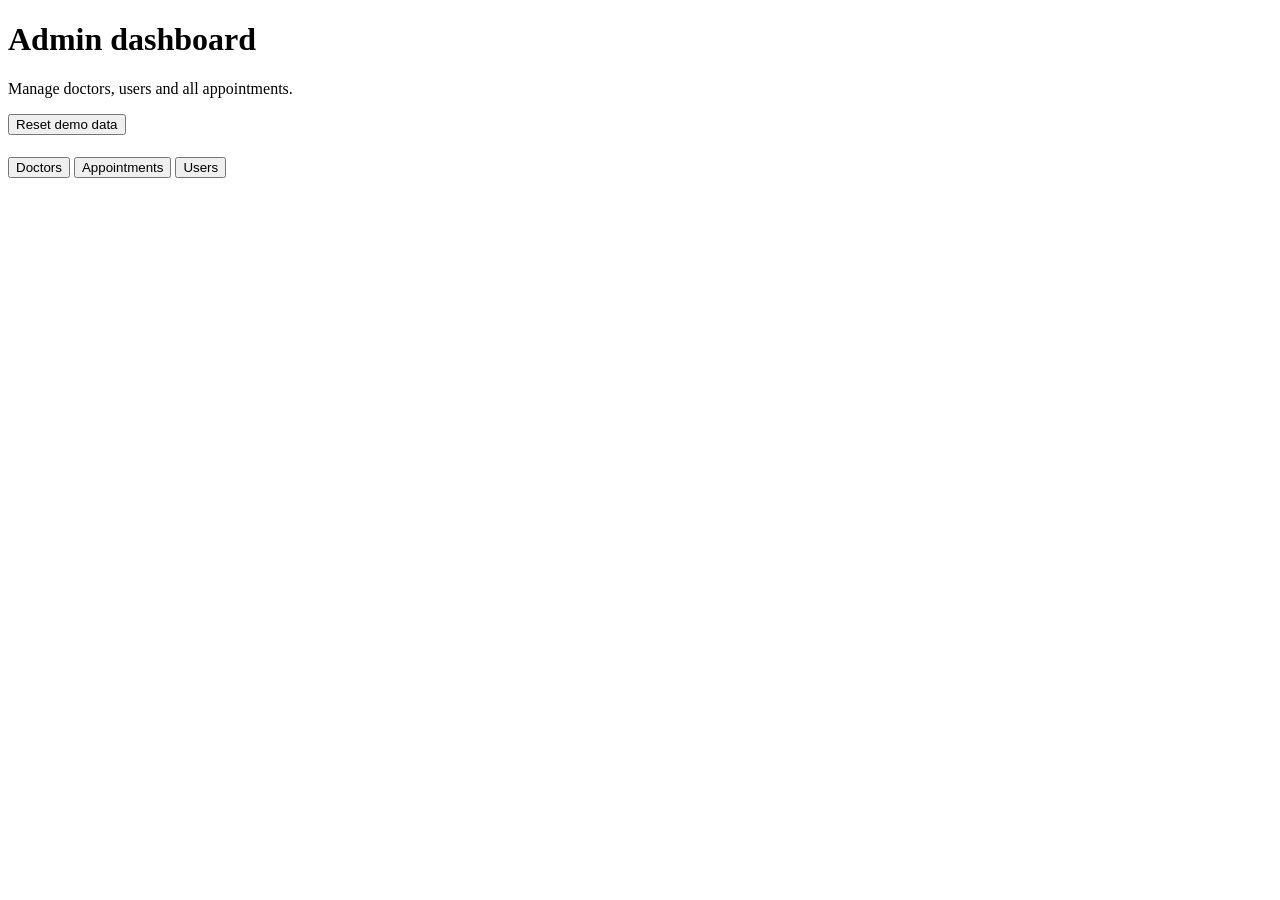
==== admin-dashboard.html @ a0e3eb26 "Add files via upload" ====
<!DOCTYPE html>
<html lang="en">
<head>
  <meta charset="UTF-8">
  <meta name="viewport" content="width=device-width, initial-scale=1">
  <title>Admin Dashboard – MediCare</title>
  <link rel="icon" href="data:image/svg+xml,%3Csvg xmlns=%27http://www.w3.org/2000/svg%27 viewBox=%270 0 32 32%27%3E%3Crect width=%2732%27 height=%2732%27 rx=%278%27 fill=%27%230f766e%27/%3E%3Cpath d=%27M13 7h6v6h6v6h-6v6h-6v-6H7v-6h6z%27 fill=%27white%27/%3E%3C/svg%3E">
  <link rel="stylesheet" href="css/styles.css">
</head>
<body>
  <div id="site-header"></div>
  <main>
    <div class="container">
      <div class="page-head">
        <div>
          <h1>Admin dashboard</h1>
          <p>Manage doctors, users and all appointments.</p>
        </div>
        <button class="btn btn-outline btn-sm" id="resetBtn" type="button">Reset demo data</button>
      </div>

      <section class="grid grid-4" id="stats" aria-label="Summary" style="margin-bottom:22px"></section>

      <div class="tabs" id="tabs" role="tablist" aria-label="Admin sections">
        <button class="tab active" role="tab" aria-selected="true" data-t="doctors" type="button">Doctors</button>
        <button class="tab" role="tab" aria-selected="false" data-t="appointments" type="button">Appointments</button>
        <button class="tab" role="tab" aria-selected="false" data-t="users" type="button">Users</button>
      </div>

      <section class="card" id="panel" aria-live="polite"></section>
    </div>
  </main>
  <div id="site-footer"></div>

  <script src="js/data.js"></script>
  <script src="js/app.js"></script>
  <script>
    (function () {
      var me = App.init({ roles: ['admin'], active: 'admin-dashboard.html' });
      if (!me) return;
      var U = MC.util, esc = App.esc;
      var $ = function (id) { return document.getElementById(id); };
      var tab = 'doctors';
      var apptFilter = 'all';

      function renderStats() {
        var appts = MC.Appts.all(), users = MC.Users.all();
        function stat(icon, cls, n, label) { return '<div class="card stat"><div class="stat-icon ' + cls + '" aria-hidden="true">' + icon + '</div><div><strong>' + n + '</strong><span>' + label + '</span></div></div>'; }
        $('stats').innerHTML =
          stat('🩺', '', MC.Doctors.all().length, 'Doctors') +
          stat('👥', 'blue', users.filter(function (u) { return u.role === 'patient'; }).length, 'Patients') +
          stat('📅', 'green', appts.length, 'Appointments') +
          stat('⏳', 'amber', appts.filter(function (a) { return a.status === 'pending'; }).length, 'Pending');
      }

      /* ---------- doctors ---------- */
      function doctorsPanel() {
        var rows = MC.Doctors.all().map(function (d) {
          var n = MC.Appts.forDoctor(d.id).length;
          return '<tr><td><strong>' + esc(d.name) + '</strong><div class="muted small">' + esc(d.location) + '</div></td><td>' + esc(d.specialty) + '</td><td>' + d.experience + ' yrs</td><td>' + d.fee + ' EGP</td><td>' + n + '</td>' +
            '<td><span class="badge ' + (d.status === 'disabled' ? 'disabled' : 'active') + '">' + (d.status === 'disabled' ? 'disabled' : 'active') + '</span></td>' +
            '<td class="actions"><button class="btn btn-outline btn-sm" data-edit="' + esc(d.id) + '" type="button">Edit</button>' +
            '<button class="btn btn-outline btn-sm" data-toggle="' + esc(d.id) + '" type="button">' + (d.status === 'disabled' ? 'Enable' : 'Disable') + '</button>' +
            '<button class="btn btn-ghost-danger btn-sm" data-del="' + esc(d.id) + '" type="button">Delete</button></td></tr>';
        }).join('');
        return '<div class="card-head"><h2>Doctors</h2><button class="btn btn-primary btn-sm" id="addDoctor" type="button">＋ Add doctor</button></div>' +
          '<div class="table-wrap"><table class="table"><thead><tr><th>Doctor</th><th>Specialty</th><th>Experience</th><th>Fee</th><th>Bookings</th><th>Status</th><th></th></tr></thead><tbody>' + rows + '</tbody></table></div>';
      }

      function doctorForm(d) {
        d = d || {};
        var isNew = !d.id;
        return '<form class="form" id="docForm" novalidate>' +
          '<div class="field"><label for="fName">Full name</label><input id="fName" value="' + esc(d.name || 'Dr. ') + '"><div class="error"></div></div>' +
          '<div class="form-row"><div class="field"><label for="fSpec">Specialty</label><input id="fSpec" value="' + esc(d.specialty || '') + '"><div class="error"></div></div>' +
          '<div class="field"><label for="fLoc">Location</label><input id="fLoc" value="' + esc(d.location || '') + '"><div class="error"></div></div></div>' +
          '<div class="form-row"><div class="field"><label for="fExp">Experience (years)</label><input id="fExp" type="number" min="0" max="60" value="' + (d.experience == null ? '' : d.experience) + '"><div class="error"></div></div>' +
          '<div class="field"><label for="fFee">Fee (EGP)</label><input id="fFee" type="number" min="0" step="10" value="' + (d.fee == null ? '' : d.fee) + '"><div class="error"></div></div></div>' +
          '<div class="field"><label for="fBio">Short bio</label><textarea id="fBio" maxlength="400">' + esc(d.bio || '') + '</textarea></div>' +
          (isNew ? '<div class="alert info small">Optional: create a login for this doctor so they can use the Doctor Dashboard.</div>' +
            '<div class="form-row"><div class="field"><label for="fEmail">Login email</label><input id="fEmail" type="email"><div class="error"></div></div>' +
            '<div class="field"><label for="fPass">Password</label><input id="fPass" type="text" placeholder="min 4 characters"><div class="error"></div></div></div>' : '') +
          '</form>';
      }

      function openDoctorModal(d) {
        var isNew = !d;
        App.modal({
          title: isNew ? 'Add doctor' : 'Edit doctor', body: doctorForm(d),
          actions: [
            { label: 'Cancel', cls: 'btn-outline' },
            { label: 'Save', cls: 'btn-primary', onClick: function (close, box) {
              function v(id) { return box.querySelector('#' + id); }
              function err(el, m) { var f = el.closest('.field'); f.classList.toggle('invalid', !!m); f.querySelector('.error').textContent = m || ''; return !m; }
              var ok = err(v('fName'), v('fName').value.trim().length < 5 ? 'Enter the doctor\'s full name.' : '');
              ok = err(v('fSpec'), !v('fSpec').value.trim() ? 'Specialty is required.' : '') && ok;
              ok = err(v('fLoc'), !v('fLoc').value.trim() ? 'Location is required.' : '') && ok;
              ok = err(v('fExp'), v('fExp').value === '' || Number(v('fExp').value) < 0 ? 'Enter years of experience.' : '') && ok;
              ok = err(v('fFee'), v('fFee').value === '' || Number(v('fFee').value) < 0 ? 'Enter a valid fee.' : '') && ok;
              var email = isNew ? v('fEmail').value.trim() : '', pass = isNew ? v('fPass').value : '';
              if (isNew && (email || pass)) {
                ok = err(v('fEmail'), !/^[^\s@]+@[^\s@]+\.[^\s@]+$/.test(email) ? 'Enter a valid email.' : (MC.Users.byEmail(email) ? 'Email already in use.' : '')) && ok;
                ok = err(v('fPass'), pass.length < 4 ? 'At least 4 characters.' : '') && ok;
              }
              if (!ok) return;
              var data = { name: v('fName').value.trim(), specialty: v('fSpec').value.trim(), location: v('fLoc').value.trim(), experience: Number(v('fExp').value), fee: Number(v('fFee').value), bio: v('fBio').value.trim() };
              if (isNew) {
                var nd = MC.Doctors.add(data);
                if (email) {
                  var list = MC.Users.all();
                  var uid = U.uid('u');
                  list.push({ id: uid, name: nd.name, email: email, password: pass, role: 'doctor', phone: '', status: 'active', doctorId: nd.id });
                  MC.Users.save(list);
                  MC.Doctors.update(nd.id, { userId: uid });
                }
                App.toast('Doctor added.', 'ok');
              } else { MC.Doctors.update(d.id, data); App.toast('Doctor updated.', 'ok'); }
              close(); renderAll();
            } }
          ]
        });
      }

      /* ---------- appointments ---------- */
      function appointmentsPanel() {
        var list = MC.Appts.all().filter(function (a) { return apptFilter === 'all' || a.status === apptFilter; })
          .sort(function (a, b) { return (b.date + b.time).localeCompare(a.date + a.time); });
        var rows = list.map(function (a) {
          var p = MC.Users.byId(a.patientId) || { name: 'Deleted user' };
          var d = MC.Doctors.byId(a.doctorId) || { name: 'Deleted doctor' };
          return '<tr><td>' + esc(p.name) + '</td><td>' + esc(d.name) + '</td><td>' + U.fmtDate(a.date, { day: 'numeric', month: 'short', year: 'numeric' }) + '<div class="muted small">' + U.fmtTime(a.time) + '</div></td>' +
            '<td>' + App.statusBadge(a.status) + '</td>' +
            '<td class="actions"><select class="input" style="width:auto;padding:6px 8px;font-size:.82rem" data-status="' + esc(a.id) + '" aria-label="Change status">' +
            ['pending', 'confirmed', 'completed', 'cancelled'].map(function (s) { return '<option' + (s === a.status ? ' selected' : '') + '>' + s + '</option>'; }).join('') +
            '</select><button class="btn btn-ghost-danger btn-sm" data-delappt="' + esc(a.id) + '" type="button">Delete</button></td></tr>';
        }).join('');
        return '<div class="card-head"><h2>All appointments</h2><div class="field" style="margin:0"><label class="sr-only" for="apptFilter">Status</label><select id="apptFilter">' +
          ['all', 'pending', 'confirmed', 'completed', 'cancelled'].map(function (s) { return '<option value="' + s + '"' + (s === apptFilter ? ' selected' : '') + '>' + (s === 'all' ? 'All statuses' : s[0].toUpperCase() + s.slice(1)) + '</option>'; }).join('') + '</select></div></div>' +
          (list.length ? '<div class="table-wrap"><table class="table"><thead><tr><th>Patient</th><th>Doctor</th><th>When</th><th>Status</th><th></th></tr></thead><tbody>' + rows + '</tbody></table></div>' : '<div class="empty"><p>No appointments found.</p></div>');
      }

      /* ---------- users ---------- */
      function usersPanel() {
        var rows = MC.Users.all().map(function (u) {
          var self = u.id === me.id;
          return '<tr><td><strong>' + esc(u.name) + '</strong></td><td>' + esc(u.email) + '</td><td><span class="badge role">' + esc(u.role) + '</span></td>' +
            '<td><span class="badge ' + (u.status === 'disabled' ? 'disabled' : 'active') + '">' + (u.status === 'disabled' ? 'disabled' : 'active') + '</span></td>' +
            '<td class="actions">' + (self ? '<span class="muted small">You</span>' :
              '<button class="btn btn-outline btn-sm" data-utoggle="' + esc(u.id) + '" type="button">' + (u.status === 'disabled' ? 'Enable' : 'Disable') + '</button>' +
              '<button class="btn btn-ghost-danger btn-sm" data-udel="' + esc(u.id) + '" type="button">Delete</button>') + '</td></tr>';
        }).join('');
        return '<div class="card-head"><h2>Users</h2></div><div class="table-wrap"><table class="table"><thead><tr><th>Name</th><th>Email</th><th>Role</th><th>Status</th><th></th></tr></thead><tbody>' + rows + '</tbody></table></div>';
      }

      function renderPanel() {
        $('panel').innerHTML = tab === 'doctors' ? doctorsPanel() : tab === 'appointments' ? appointmentsPanel() : usersPanel();
      }
      function renderAll() { renderStats(); renderPanel(); }

      $('tabs').addEventListener('click', function (e) {
        var t = e.target.closest('.tab'); if (!t) return;
        tab = t.dataset.t;
        document.querySelectorAll('.tab').forEach(function (x) { var on = x === t; x.classList.toggle('active', on); x.setAttribute('aria-selected', String(on)); });
        renderPanel();
      });

      $('panel').addEventListener('click', function (e) {
        var t = e.target.closest('button'); if (!t) return;
        if (t.id === 'addDoctor') return openDoctorModal(null);
        if (t.dataset.edit) return openDoctorModal(MC.Doctors.byId(t.dataset.edit));
        if (t.dataset.toggle) {
          var d = MC.Doctors.byId(t.dataset.toggle); MC.Doctors.update(d.id, { status: d.status === 'disabled' ? 'active' : 'disabled' });
          App.toast('Doctor ' + (d.status === 'disabled' ? 'enabled' : 'disabled') + '.', 'ok'); return renderAll();
        }
        if (t.dataset.del) {
          var id = t.dataset.del;
          return App.confirmBox('Delete doctor?', 'The doctor and all of their appointments will be removed. This cannot be undone.', 'Delete', function () {
            MC.Appts.save(MC.Appts.all().filter(function (a) { return a.doctorId !== id; }));
            MC.Users.save(MC.Users.all().filter(function (u) { return u.doctorId !== id; }));
            MC.Doctors.remove(id); App.toast('Doctor deleted.', 'ok'); renderAll();
          });
        }
        if (t.dataset.delappt) {
          var aid = t.dataset.delappt;
          return App.confirmBox('Delete appointment?', 'This permanently removes the appointment.', 'Delete', function () { MC.Appts.remove(aid); App.toast('Appointment deleted.', 'ok'); renderAll(); });
        }
        if (t.dataset.utoggle) {
          var u = MC.Users.byId(t.dataset.utoggle); MC.Users.update(u.id, { status: u.status === 'disabled' ? 'active' : 'disabled' });
          App.toast('User ' + (u.status === 'disabled' ? 'enabled' : 'disabled') + '.', 'ok'); return renderAll();
        }
        if (t.dataset.udel) {
          var uid = t.dataset.udel;
          return App.confirmBox('Delete user?', 'The account and its appointments will be removed.', 'Delete', function () {
            MC.Appts.save(MC.Appts.all().filter(function (a) { return a.patientId !== uid; }));
            MC.Users.remove(uid); App.toast('User deleted.', 'ok'); renderAll();
          });
        }
      });

      $('panel').addEventListener('change', function (e) {
        if (e.target.id === 'apptFilter') { apptFilter = e.target.value; return renderPanel(); }
        if (e.target.dataset.status) { MC.Appts.setStatus(e.target.dataset.status, e.target.value); App.toast('Status updated.', 'ok'); renderAll(); }
      });

      $('resetBtn').addEventListener('click', function () {
        App.confirmBox('Reset demo data?', 'All doctors, users and appointments will be restored to the original demo data and you will be logged out.', 'Reset', function () {
          MC.resetAll(); location.href = 'index.html';
        });
      });

      renderAll();
    })();
  </script>
</body>
</html>
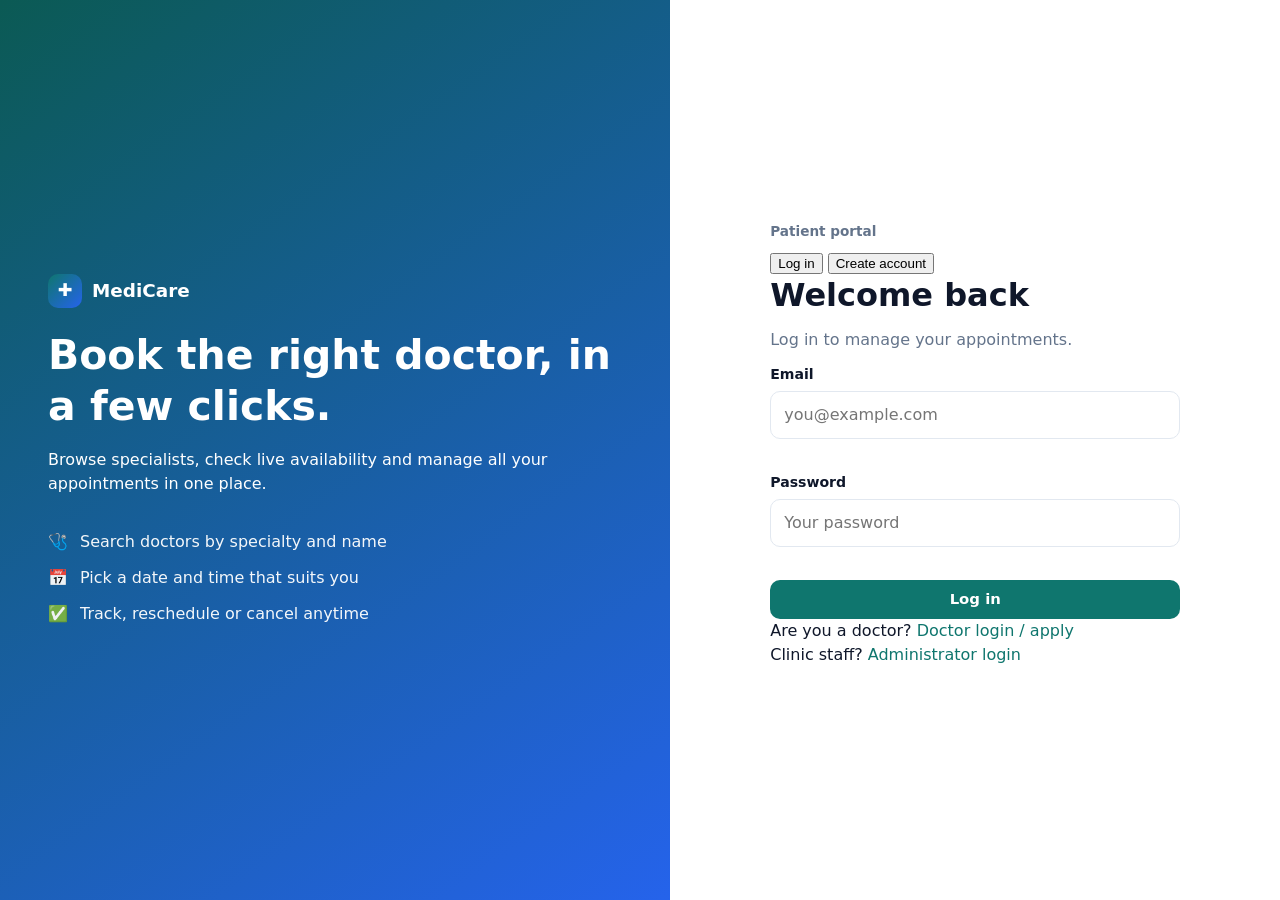
==== commit f123ffd0: "Add files via upload" ====
--- a/admin-dashboard.html
+++ b/admin-dashboard.html
@@ -14,15 +14,17 @@
       <div class="page-head">
         <div>
           <h1>Admin dashboard</h1>
-          <p>Manage doctors, users and all appointments.</p>
+          <p>Review doctor applications and manage doctors, users and appointments.</p>
         </div>
         <button class="btn btn-outline btn-sm" id="resetBtn" type="button">Reset demo data</button>
       </div>
 
+      <div id="banner" aria-live="polite"></div>
       <section class="grid grid-4" id="stats" aria-label="Summary" style="margin-bottom:22px"></section>
 
       <div class="tabs" id="tabs" role="tablist" aria-label="Admin sections">
-        <button class="tab active" role="tab" aria-selected="true" data-t="doctors" type="button">Doctors</button>
+        <button class="tab" role="tab" aria-selected="false" data-t="applications" type="button">Applications<span class="chip-count hidden" id="appCount">0</span></button>
+        <button class="tab" role="tab" aria-selected="false" data-t="doctors" type="button">Doctors</button>
         <button class="tab" role="tab" aria-selected="false" data-t="appointments" type="button">Appointments</button>
         <button class="tab" role="tab" aria-selected="false" data-t="users" type="button">Users</button>
       </div>
@@ -36,31 +38,89 @@
   <script src="js/app.js"></script>
   <script>
     (function () {
-      var me = App.init({ roles: ['admin'], active: 'admin-dashboard.html' });
+      var me = App.init({ active: 'admin-dashboard.html' });
       if (!me) return;
       var U = MC.util, esc = App.esc;
       var $ = function (id) { return document.getElementById(id); };
-      var tab = 'doctors';
+      var tab = MC.Admin.pendingApplications().length ? 'applications' : 'doctors';
       var apptFilter = 'all';
+
+      /* report the outcome of a permission-checked action */
+      function done(r, okMsg) {
+        if (!r || !r.ok) { App.toast((r && r.error) || 'Something went wrong.', 'error'); return false; }
+        if (okMsg) App.toast(okMsg, 'ok');
+        return true;
+      }
+      function dateOf(ts) { return ts ? new Date(ts).toLocaleDateString('en-GB', { day: 'numeric', month: 'short', year: 'numeric' }) : '—'; }
+      function badge(s) { return '<span class="badge ' + esc(s) + '">' + esc(s) + '</span>'; }
 
       function renderStats() {
         var appts = MC.Appts.all(), users = MC.Users.all();
         function stat(icon, cls, n, label) { return '<div class="card stat"><div class="stat-icon ' + cls + '" aria-hidden="true">' + icon + '</div><div><strong>' + n + '</strong><span>' + label + '</span></div></div>'; }
+        var pending = MC.Admin.pendingApplications().length;
         $('stats').innerHTML =
-          stat('🩺', '', MC.Doctors.all().length, 'Doctors') +
+          stat('🩺', '', MC.Doctors.active().length, 'Active doctors') +
           stat('👥', 'blue', users.filter(function (u) { return u.role === 'patient'; }).length, 'Patients') +
           stat('📅', 'green', appts.length, 'Appointments') +
-          stat('⏳', 'amber', appts.filter(function (a) { return a.status === 'pending'; }).length, 'Pending');
+          stat('📝', 'amber', pending, 'Pending applications');
+        var chip = $('appCount'); chip.textContent = pending; chip.classList.toggle('hidden', !pending);
+        $('banner').innerHTML = pending
+          ? '<div class="alert warn" style="display:flex;gap:10px;align-items:center;justify-content:space-between;flex-wrap:wrap"><span><strong>' + pending + ' doctor application' + (pending > 1 ? 's' : '') + '</strong> waiting for your review.</span>' + (tab !== 'applications' ? '<button class="btn btn-sm btn-outline" id="openApps" type="button">Review now</button>' : '') + '</div>'
+          : '';
+      }
+
+      /* ---------- applications ---------- */
+      function applicationsPanel() {
+        var apps = MC.Admin.applications();
+        if (!apps.length) return '<div class="card-head"><h2>Doctor applications</h2></div><div class="empty"><div class="big" aria-hidden="true">✅</div><p>No applications to review.</p></div>';
+        var rows = apps.map(function (x) {
+          var u = x.user, d = x.doctor || {};
+          var actions = '<button class="btn btn-outline btn-sm" data-details="' + esc(u.id) + '" type="button">Details</button>' +
+            '<button class="btn btn-ok btn-sm" data-approve="' + esc(u.id) + '" type="button">' + (u.status === 'rejected' ? 'Approve instead' : 'Approve') + '</button>' +
+            (u.status === 'pending' ? '<button class="btn btn-ghost-danger btn-sm" data-reject="' + esc(u.id) + '" type="button">Reject</button>' : '');
+          return '<article class="appt"><div class="appt-main"><span class="avatar md" aria-hidden="true">' + esc(MC.Doctors.initials(u.name)) + '</span>' +
+            '<div style="min-width:0"><h3>' + esc(u.name) + ' ' + badge(u.status) + '</h3>' +
+            '<p>' + esc(u.email) + '</p>' +
+            '<p>' + esc(d.specialty || '—') + ' · License ' + esc(u.license || d.license || '—') + ' · ' + (d.experience != null ? d.experience + ' yrs' : '—') + ' · Applied ' + dateOf(u.appliedAt) + '</p></div></div>' +
+            '<div class="appt-actions">' + actions + '</div></article>';
+        }).join('');
+        return '<div class="card-head"><h2>Doctor applications</h2></div><p class="muted small">Doctors cannot log in or appear to patients until you approve their application.</p>' +
+          '<div class="appt-list">' + rows + '</div>';
+      }
+
+      function showDetails(userId) {
+        var x = MC.Admin.applications().filter(function (a) { return a.user.id === userId; })[0]; if (!x) return;
+        var u = x.user, d = x.doctor || {};
+        function row(k, v) { return '<dt>' + k + '</dt><dd>' + (v ? esc(v) : '—') + '</dd>'; }
+        App.modal({
+          title: u.name,
+          body: '<dl class="kv">' + row('Status', u.status) + row('Email', u.email) + row('Phone', u.phone) + row('Specialty', d.specialty) + row('License no.', u.license || d.license) + row('Experience', d.experience != null ? d.experience + ' years' : '') +
+            row('Clinic', d.location) + row('Fee', d.fee != null ? d.fee + ' EGP' : '') + row('Bio', d.bio) + (u.status === 'rejected' ? row('Rejection reason', u.rejectionReason) : '') + '</dl>',
+          actions: [{ label: 'Close', cls: 'btn-outline' }]
+        });
+      }
+
+      function rejectModal(userId) {
+        App.modal({
+          title: 'Reject application',
+          body: '<p class="muted">The applicant will not be able to log in. You can add a reason that they will see when they try.</p><div class="field"><label for="rejReason">Reason (optional)</label><textarea id="rejReason" maxlength="200"></textarea></div>',
+          actions: [
+            { label: 'Cancel', cls: 'btn-outline' },
+            { label: 'Reject application', cls: 'btn-danger', onClick: function (close, box) {
+              if (done(MC.Admin.rejectDoctor(userId, box.querySelector('#rejReason').value), 'Application rejected.')) { close(); renderAll(); }
+            } }
+          ]
+        });
       }
 
       /* ---------- doctors ---------- */
       function doctorsPanel() {
         var rows = MC.Doctors.all().map(function (d) {
           var n = MC.Appts.forDoctor(d.id).length;
-          return '<tr><td><strong>' + esc(d.name) + '</strong><div class="muted small">' + esc(d.location) + '</div></td><td>' + esc(d.specialty) + '</td><td>' + d.experience + ' yrs</td><td>' + d.fee + ' EGP</td><td>' + n + '</td>' +
-            '<td><span class="badge ' + (d.status === 'disabled' ? 'disabled' : 'active') + '">' + (d.status === 'disabled' ? 'disabled' : 'active') + '</span></td>' +
-            '<td class="actions"><button class="btn btn-outline btn-sm" data-edit="' + esc(d.id) + '" type="button">Edit</button>' +
-            '<button class="btn btn-outline btn-sm" data-toggle="' + esc(d.id) + '" type="button">' + (d.status === 'disabled' ? 'Enable' : 'Disable') + '</button>' +
+          var toggle = (d.status === 'active' || d.status === 'disabled')
+            ? '<button class="btn btn-outline btn-sm" data-toggle="' + esc(d.id) + '" type="button">' + (d.status === 'disabled' ? 'Enable' : 'Disable') + '</button>' : '';
+          return '<tr><td><strong>' + esc(d.name) + '</strong><div class="muted small">' + esc(d.location) + '</div></td><td>' + esc(d.specialty) + '</td><td>' + d.experience + ' yrs</td><td>' + d.fee + ' EGP</td><td>' + n + '</td><td>' + badge(d.status) + '</td>' +
+            '<td class="actions"><button class="btn btn-outline btn-sm" data-edit="' + esc(d.id) + '" type="button">Edit</button>' + toggle +
             '<button class="btn btn-ghost-danger btn-sm" data-del="' + esc(d.id) + '" type="button">Delete</button></td></tr>';
         }).join('');
         return '<div class="card-head"><h2>Doctors</h2><button class="btn btn-primary btn-sm" id="addDoctor" type="button">＋ Add doctor</button></div>' +
@@ -77,9 +137,9 @@
           '<div class="form-row"><div class="field"><label for="fExp">Experience (years)</label><input id="fExp" type="number" min="0" max="60" value="' + (d.experience == null ? '' : d.experience) + '"><div class="error"></div></div>' +
           '<div class="field"><label for="fFee">Fee (EGP)</label><input id="fFee" type="number" min="0" step="10" value="' + (d.fee == null ? '' : d.fee) + '"><div class="error"></div></div></div>' +
           '<div class="field"><label for="fBio">Short bio</label><textarea id="fBio" maxlength="400">' + esc(d.bio || '') + '</textarea></div>' +
-          (isNew ? '<div class="alert info small">Optional: create a login for this doctor so they can use the Doctor Dashboard.</div>' +
+          (isNew ? '<div class="alert info small">Optional: create a login so this doctor can use the Doctor Dashboard (account is active immediately).</div>' +
             '<div class="form-row"><div class="field"><label for="fEmail">Login email</label><input id="fEmail" type="email"><div class="error"></div></div>' +
-            '<div class="field"><label for="fPass">Password</label><input id="fPass" type="text" placeholder="min 4 characters"><div class="error"></div></div></div>' : '') +
+            '<div class="field"><label for="fPass">Password</label><input id="fPass" type="password" autocomplete="new-password"><div class="hint">8+ characters with a letter and a number.</div><div class="error"></div></div></div>' : '') +
           '</form>';
       }
 
@@ -92,30 +152,20 @@
             { label: 'Save', cls: 'btn-primary', onClick: function (close, box) {
               function v(id) { return box.querySelector('#' + id); }
               function err(el, m) { var f = el.closest('.field'); f.classList.toggle('invalid', !!m); f.querySelector('.error').textContent = m || ''; return !m; }
-              var ok = err(v('fName'), v('fName').value.trim().length < 5 ? 'Enter the doctor\'s full name.' : '');
+              var ok = err(v('fName'), v('fName').value.replace(/^dr\.?\s*/i, '').trim().length < 3 ? 'Enter the doctor\'s full name.' : '');
               ok = err(v('fSpec'), !v('fSpec').value.trim() ? 'Specialty is required.' : '') && ok;
               ok = err(v('fLoc'), !v('fLoc').value.trim() ? 'Location is required.' : '') && ok;
               ok = err(v('fExp'), v('fExp').value === '' || Number(v('fExp').value) < 0 ? 'Enter years of experience.' : '') && ok;
               ok = err(v('fFee'), v('fFee').value === '' || Number(v('fFee').value) < 0 ? 'Enter a valid fee.' : '') && ok;
               var email = isNew ? v('fEmail').value.trim() : '', pass = isNew ? v('fPass').value : '';
               if (isNew && (email || pass)) {
-                ok = err(v('fEmail'), !/^[^\s@]+@[^\s@]+\.[^\s@]+$/.test(email) ? 'Enter a valid email.' : (MC.Users.byEmail(email) ? 'Email already in use.' : '')) && ok;
-                ok = err(v('fPass'), pass.length < 4 ? 'At least 4 characters.' : '') && ok;
+                ok = err(v('fEmail'), !/^[^\s@]+@[^\s@]+\.[^\s@]+$/.test(email) ? 'Enter a valid email.' : (MC.Users.emailTaken(email) ? 'Email already in use.' : '')) && ok;
+                ok = err(v('fPass'), MC.Auth.validatePassword(pass)) && ok;
               }
               if (!ok) return;
-              var data = { name: v('fName').value.trim(), specialty: v('fSpec').value.trim(), location: v('fLoc').value.trim(), experience: Number(v('fExp').value), fee: Number(v('fFee').value), bio: v('fBio').value.trim() };
-              if (isNew) {
-                var nd = MC.Doctors.add(data);
-                if (email) {
-                  var list = MC.Users.all();
-                  var uid = U.uid('u');
-                  list.push({ id: uid, name: nd.name, email: email, password: pass, role: 'doctor', phone: '', status: 'active', doctorId: nd.id });
-                  MC.Users.save(list);
-                  MC.Doctors.update(nd.id, { userId: uid });
-                }
-                App.toast('Doctor added.', 'ok');
-              } else { MC.Doctors.update(d.id, data); App.toast('Doctor updated.', 'ok'); }
-              close(); renderAll();
+              var data = { name: v('fName').value, specialty: v('fSpec').value, location: v('fLoc').value, experience: Number(v('fExp').value), fee: Number(v('fFee').value), bio: v('fBio').value };
+              var r = isNew ? MC.Admin.addDoctor(data, { email: email, password: pass }) : MC.Doctors.update(d.id, data);
+              if (done(r, isNew ? 'Doctor added.' : 'Doctor updated.')) { close(); renderAll(); }
             } }
           ]
         });
@@ -142,69 +192,77 @@
       /* ---------- users ---------- */
       function usersPanel() {
         var rows = MC.Users.all().map(function (u) {
-          var self = u.id === me.id;
-          return '<tr><td><strong>' + esc(u.name) + '</strong></td><td>' + esc(u.email) + '</td><td><span class="badge role">' + esc(u.role) + '</span></td>' +
-            '<td><span class="badge ' + (u.status === 'disabled' ? 'disabled' : 'active') + '">' + (u.status === 'disabled' ? 'disabled' : 'active') + '</span></td>' +
-            '<td class="actions">' + (self ? '<span class="muted small">You</span>' :
-              '<button class="btn btn-outline btn-sm" data-utoggle="' + esc(u.id) + '" type="button">' + (u.status === 'disabled' ? 'Enable' : 'Disable') + '</button>' +
-              '<button class="btn btn-ghost-danger btn-sm" data-udel="' + esc(u.id) + '" type="button">Delete</button>') + '</td></tr>';
-        }).join('');
-        return '<div class="card-head"><h2>Users</h2></div><div class="table-wrap"><table class="table"><thead><tr><th>Name</th><th>Email</th><th>Role</th><th>Status</th><th></th></tr></thead><tbody>' + rows + '</tbody></table></div>';
-      }
-
+          var self = u.id === me.id, s = u.status || 'active', acts;
+          if (self) acts = '<span class="muted small">You</span>';
+          else {
+            acts = (s === 'active' || s === 'disabled') ? '<button class="btn btn-outline btn-sm" data-utoggle="' + esc(u.id) + '" type="button">' + (s === 'disabled' ? 'Enable' : 'Disable') + '</button>'
+              : '<button class="btn btn-outline btn-sm" data-review="' + esc(u.id) + '" type="button">Review</button>';
+            acts += '<button class="btn btn-ghost-danger btn-sm" data-udel="' + esc(u.id) + '" type="button">Delete</button>';
+          }
+          return '<tr><td><strong>' + esc(u.name) + '</strong></td><td>' + esc(u.email) + '</td><td><span class="badge role">' + esc(u.role) + '</span></td><td>' + badge(s) + '</td><td class="actions">' + acts + '</td></tr>';
+        }).join('');
+        return '<div class="card-head"><h2>Users</h2><button class="btn btn-primary btn-sm" id="addAdmin" type="button">＋ Add administrator</button></div>' +
+          '<div class="table-wrap"><table class="table"><thead><tr><th>Name</th><th>Email</th><th>Role</th><th>Status</th><th></th></tr></thead><tbody>' + rows + '</tbody></table></div>';
+      }
+
+      function openAdminModal() {
+        App.modal({
+          title: 'Add administrator',
+          body: '<div class="alert info small">Administrator accounts can only be created here, by a signed-in administrator.</div><form class="form" novalidate>' +
+            '<div class="field"><label for="aName">Full name</label><input id="aName"><div class="error"></div></div>' +
+            '<div class="field"><label for="aEmail">Email</label><input id="aEmail" type="email"><div class="error"></div></div>' +
+            '<div class="field"><label for="aPass">Password</label><input id="aPass" type="password" autocomplete="new-password"><div class="hint">8+ characters with a letter and a number.</div><div class="error"></div></div></form>',
+          actions: [
+            { label: 'Cancel', cls: 'btn-outline' },
+            { label: 'Create administrator', cls: 'btn-primary', onClick: function (close, box) {
+              function v(id) { return box.querySelector('#' + id); }
+              function err(el, m) { var f = el.closest('.field'); f.classList.toggle('invalid', !!m); f.querySelector('.error').textContent = m || ''; return !m; }
+              var ok = err(v('aName'), v('aName').value.trim().length < 3 ? 'Enter the full name.' : '');
+              ok = err(v('aEmail'), !/^[^\s@]+@[^\s@]+\.[^\s@]+$/.test(v('aEmail').value.trim()) ? 'Enter a valid email.' : (MC.Users.emailTaken(v('aEmail').value) ? 'Email already in use.' : '')) && ok;
+              ok = err(v('aPass'), MC.Auth.validatePassword(v('aPass').value)) && ok;
+              if (!ok) return;
+              if (done(MC.Users.createAdmin({ name: v('aName').value, email: v('aEmail').value, password: v('aPass').value }), 'Administrator created.')) { close(); renderAll(); }
+            } }
+          ]
+        });
+      }
+
+      /* ---------- render / events ---------- */
       function renderPanel() {
-        $('panel').innerHTML = tab === 'doctors' ? doctorsPanel() : tab === 'appointments' ? appointmentsPanel() : usersPanel();
+        $('panel').innerHTML = tab === 'applications' ? applicationsPanel() : tab === 'doctors' ? doctorsPanel() : tab === 'appointments' ? appointmentsPanel() : usersPanel();
+        document.querySelectorAll('.tab').forEach(function (x) { var on = x.dataset.t === tab; x.classList.toggle('active', on); x.setAttribute('aria-selected', String(on)); });
       }
       function renderAll() { renderStats(); renderPanel(); }
-
-      $('tabs').addEventListener('click', function (e) {
-        var t = e.target.closest('.tab'); if (!t) return;
-        tab = t.dataset.t;
-        document.querySelectorAll('.tab').forEach(function (x) { var on = x === t; x.classList.toggle('active', on); x.setAttribute('aria-selected', String(on)); });
-        renderPanel();
-      });
+      function goTab(t) { tab = t; renderAll(); }
+
+      $('tabs').addEventListener('click', function (e) { var t = e.target.closest('.tab'); if (t) goTab(t.dataset.t); });
+      $('banner').addEventListener('click', function (e) { if (e.target.id === 'openApps') goTab('applications'); });
 
       $('panel').addEventListener('click', function (e) {
         var t = e.target.closest('button'); if (!t) return;
+        var ds = t.dataset;
         if (t.id === 'addDoctor') return openDoctorModal(null);
-        if (t.dataset.edit) return openDoctorModal(MC.Doctors.byId(t.dataset.edit));
-        if (t.dataset.toggle) {
-          var d = MC.Doctors.byId(t.dataset.toggle); MC.Doctors.update(d.id, { status: d.status === 'disabled' ? 'active' : 'disabled' });
-          App.toast('Doctor ' + (d.status === 'disabled' ? 'enabled' : 'disabled') + '.', 'ok'); return renderAll();
-        }
-        if (t.dataset.del) {
-          var id = t.dataset.del;
-          return App.confirmBox('Delete doctor?', 'The doctor and all of their appointments will be removed. This cannot be undone.', 'Delete', function () {
-            MC.Appts.save(MC.Appts.all().filter(function (a) { return a.doctorId !== id; }));
-            MC.Users.save(MC.Users.all().filter(function (u) { return u.doctorId !== id; }));
-            MC.Doctors.remove(id); App.toast('Doctor deleted.', 'ok'); renderAll();
-          });
-        }
-        if (t.dataset.delappt) {
-          var aid = t.dataset.delappt;
-          return App.confirmBox('Delete appointment?', 'This permanently removes the appointment.', 'Delete', function () { MC.Appts.remove(aid); App.toast('Appointment deleted.', 'ok'); renderAll(); });
-        }
-        if (t.dataset.utoggle) {
-          var u = MC.Users.byId(t.dataset.utoggle); MC.Users.update(u.id, { status: u.status === 'disabled' ? 'active' : 'disabled' });
-          App.toast('User ' + (u.status === 'disabled' ? 'enabled' : 'disabled') + '.', 'ok'); return renderAll();
-        }
-        if (t.dataset.udel) {
-          var uid = t.dataset.udel;
-          return App.confirmBox('Delete user?', 'The account and its appointments will be removed.', 'Delete', function () {
-            MC.Appts.save(MC.Appts.all().filter(function (a) { return a.patientId !== uid; }));
-            MC.Users.remove(uid); App.toast('User deleted.', 'ok'); renderAll();
-          });
-        }
+        if (t.id === 'addAdmin') return openAdminModal();
+        if (ds.details) return showDetails(ds.details);
+        if (ds.review) return goTab('applications');
+        if (ds.approve) return App.confirmBox('Approve this doctor?', 'The doctor will be able to log in and will appear in the doctors list for patients.', 'Approve', function () { if (done(MC.Admin.approveDoctor(ds.approve), 'Doctor approved.')) renderAll(); }, false);
+        if (ds.reject) return rejectModal(ds.reject);
+        if (ds.edit) return openDoctorModal(MC.Doctors.byId(ds.edit));
+        if (ds.toggle) { var d = MC.Doctors.byId(ds.toggle); if (done(MC.Doctors.setStatus(d.id, d.status === 'disabled' ? 'active' : 'disabled'), 'Doctor ' + (d.status === 'disabled' ? 'enabled' : 'disabled') + '.')) renderAll(); return; }
+        if (ds.del) return App.confirmBox('Delete doctor?', 'The doctor, their login and all of their appointments will be removed. This cannot be undone.', 'Delete', function () { if (done(MC.Doctors.removeCascade(ds.del), 'Doctor deleted.')) renderAll(); });
+        if (ds.delappt) return App.confirmBox('Delete appointment?', 'This permanently removes the appointment.', 'Delete', function () { if (done(MC.Appts.remove(ds.delappt), 'Appointment deleted.')) renderAll(); });
+        if (ds.utoggle) { var u = MC.Users.byId(ds.utoggle); if (done(MC.Users.setStatus(u.id, u.status === 'disabled' ? 'active' : 'disabled'), 'User ' + (u.status === 'disabled' ? 'enabled' : 'disabled') + '.')) renderAll(); return; }
+        if (ds.udel) return App.confirmBox('Delete user?', 'The account and its appointments will be removed.', 'Delete', function () { if (done(MC.Users.removeCascade(ds.udel), 'User deleted.')) renderAll(); });
       });
 
       $('panel').addEventListener('change', function (e) {
         if (e.target.id === 'apptFilter') { apptFilter = e.target.value; return renderPanel(); }
-        if (e.target.dataset.status) { MC.Appts.setStatus(e.target.dataset.status, e.target.value); App.toast('Status updated.', 'ok'); renderAll(); }
+        if (e.target.dataset.status) { if (done(MC.Appts.setStatus(e.target.dataset.status, e.target.value), 'Status updated.')) renderAll(); }
       });
 
       $('resetBtn').addEventListener('click', function () {
-        App.confirmBox('Reset demo data?', 'All doctors, users and appointments will be restored to the original demo data and you will be logged out.', 'Reset', function () {
-          MC.resetAll(); location.href = 'index.html';
+        App.confirmBox('Reset demo data?', 'All doctors, users and appointments return to the original defaults and you will be logged out.', 'Reset', function () {
+          if (MC.resetAll().ok) location.href = 'admin-login.html';
         });
       });
 
--- a/css/styles.css
+++ b/css/styles.css
@@ -0,0 +1,253 @@
+/* ============ MediCare – shared styles ============ */
+:root {
+  --primary: #0f766e;
+  --primary-dark: #0b5a54;
+  --primary-soft: #ccfbf1;
+  --accent: #2563eb;
+  --bg: #f4f7f9;
+  --surface: #ffffff;
+  --text: #0f172a;
+  --muted: #64748b;
+  --border: #e2e8f0;
+  --danger: #dc2626;
+  --danger-soft: #fee2e2;
+  --warn: #d97706;
+  --warn-soft: #fef3c7;
+  --ok: #16a34a;
+  --ok-soft: #dcfce7;
+  --info-soft: #dbeafe;
+  --radius: 14px;
+  --shadow: 0 1px 2px rgba(15, 23, 42, .06), 0 4px 16px rgba(15, 23, 42, .06);
+  --shadow-lg: 0 10px 40px rgba(15, 23, 42, .18);
+  --font: "Inter", system-ui, -apple-system, "Segoe UI", Roboto, Arial, sans-serif;
+}
+
+*, *::before, *::after { box-sizing: border-box; }
+html { -webkit-text-size-adjust: 100%; }
+body {
+  margin: 0; font-family: var(--font); color: var(--text); background: var(--bg);
+  line-height: 1.5; min-height: 100vh; display: flex; flex-direction: column;
+}
+img { max-width: 100%; display: block; }
+a { color: var(--primary); text-decoration: none; }
+a:hover { text-decoration: underline; }
+h1, h2, h3, h4 { margin: 0 0 .4em; line-height: 1.25; }
+h1 { font-size: clamp(1.5rem, 2.5vw, 2rem); }
+h2 { font-size: 1.25rem; }
+h3 { font-size: 1.05rem; }
+p { margin: 0 0 .75em; }
+.muted { color: var(--muted); }
+.small { font-size: .85rem; }
+.hidden { display: none !important; }
+.sr-only { position: absolute; width: 1px; height: 1px; overflow: hidden; clip: rect(0 0 0 0); white-space: nowrap; }
+
+/* ---------- Layout ---------- */
+.container { width: 100%; max-width: 1180px; margin: 0 auto; padding: 0 20px; }
+main { flex: 1; padding: 28px 0 56px; }
+.page-head { display: flex; flex-wrap: wrap; align-items: flex-end; justify-content: space-between; gap: 12px; margin-bottom: 22px; }
+.page-head p { margin: 0; color: var(--muted); }
+.grid { display: grid; gap: 18px; }
+.grid-2 { grid-template-columns: repeat(2, minmax(0, 1fr)); }
+.grid-3 { grid-template-columns: repeat(3, minmax(0, 1fr)); }
+.grid-4 { grid-template-columns: repeat(4, minmax(0, 1fr)); }
+.split { display: grid; grid-template-columns: minmax(0, 2fr) minmax(0, 1fr); gap: 20px; align-items: start; }
+
+/* ---------- Header / nav ---------- */
+.site-header { background: var(--surface); border-bottom: 1px solid var(--border); position: sticky; top: 0; z-index: 50; }
+.nav-bar { display: flex; align-items: center; justify-content: space-between; gap: 16px; height: 64px; }
+.brand { display: flex; align-items: center; gap: 10px; font-weight: 800; font-size: 1.15rem; color: var(--text); }
+.brand:hover { text-decoration: none; }
+.brand-mark { width: 34px; height: 34px; border-radius: 10px; background: linear-gradient(135deg, var(--primary), var(--accent)); color: #fff; display: grid; place-items: center; font-size: 1.1rem; }
+.nav-links { display: flex; align-items: center; gap: 4px; list-style: none; margin: 0; padding: 0; }
+.nav-links a { display: block; padding: 8px 14px; border-radius: 8px; color: var(--muted); font-weight: 600; font-size: .93rem; }
+.nav-links a:hover { background: var(--bg); color: var(--text); text-decoration: none; }
+.nav-links a.active { background: var(--primary-soft); color: var(--primary-dark); }
+.nav-user { display: flex; align-items: center; gap: 10px; }
+.avatar { width: 36px; height: 36px; border-radius: 50%; background: var(--primary-soft); color: var(--primary-dark); display: grid; place-items: center; font-weight: 700; font-size: .85rem; flex: none; }
+.avatar.lg { width: 96px; height: 96px; font-size: 2rem; }
+.avatar.md { width: 56px; height: 56px; font-size: 1.1rem; }
+.user-meta { line-height: 1.2; }
+.user-meta strong { display: block; font-size: .9rem; }
+.user-meta span { font-size: .75rem; color: var(--muted); text-transform: capitalize; }
+.nav-toggle { display: none; background: none; border: 1px solid var(--border); border-radius: 8px; width: 42px; height: 42px; font-size: 1.3rem; cursor: pointer; color: var(--text); }
+
+/* ---------- Buttons ---------- */
+.btn { display: inline-flex; align-items: center; justify-content: center; gap: 8px; padding: 10px 18px; border-radius: 10px; border: 1px solid transparent; font: inherit; font-weight: 600; font-size: .93rem; cursor: pointer; transition: background .15s, transform .05s, box-shadow .15s; text-decoration: none; line-height: 1.2; }
+.btn:hover { text-decoration: none; }
+.btn:active { transform: translateY(1px); }
+.btn:focus-visible, input:focus-visible, select:focus-visible, textarea:focus-visible, .slot:focus-visible { outline: 3px solid rgba(37, 99, 235, .35); outline-offset: 1px; }
+.btn-primary { background: var(--primary); color: #fff; }
+.btn-primary:hover { background: var(--primary-dark); }
+.btn-outline { background: var(--surface); color: var(--text); border-color: var(--border); }
+.btn-outline:hover { background: var(--bg); }
+.btn-danger { background: var(--danger); color: #fff; }
+.btn-danger:hover { background: #b91c1c; }
+.btn-ghost-danger { background: var(--danger-soft); color: var(--danger); }
+.btn-ghost-danger:hover { background: #fecaca; }
+.btn-ok { background: var(--ok-soft); color: var(--ok); }
+.btn-ok:hover { background: #bbf7d0; }
+.btn-sm { padding: 6px 12px; font-size: .82rem; border-radius: 8px; }
+.btn-block { width: 100%; }
+.btn[disabled] { opacity: .5; cursor: not-allowed; }
+.btn-row { display: flex; flex-wrap: wrap; gap: 8px; }
+
+/* ---------- Cards ---------- */
+.card { background: var(--surface); border: 1px solid var(--border); border-radius: var(--radius); box-shadow: var(--shadow); padding: 20px; }
+.card-head { display: flex; align-items: center; justify-content: space-between; gap: 10px; margin-bottom: 14px; flex-wrap: wrap; }
+.card-head h2, .card-head h3 { margin: 0; }
+.stat { display: flex; align-items: center; gap: 14px; }
+.stat-icon { width: 48px; height: 48px; border-radius: 12px; display: grid; place-items: center; font-size: 1.4rem; background: var(--primary-soft); flex: none; }
+.stat-icon.blue { background: var(--info-soft); }
+.stat-icon.amber { background: var(--warn-soft); }
+.stat-icon.red { background: var(--danger-soft); }
+.stat-icon.green { background: var(--ok-soft); }
+.stat strong { font-size: 1.6rem; display: block; line-height: 1.1; }
+.stat span { color: var(--muted); font-size: .85rem; }
+
+/* ---------- Badges ---------- */
+.badge { display: inline-block; padding: 3px 10px; border-radius: 999px; font-size: .75rem; font-weight: 700; text-transform: capitalize; white-space: nowrap; }
+.badge.pending { background: var(--warn-soft); color: var(--warn); }
+.badge.confirmed { background: var(--ok-soft); color: var(--ok); }
+.badge.completed { background: var(--info-soft); color: var(--accent); }
+.badge.cancelled { background: var(--danger-soft); color: var(--danger); }
+.badge.role { background: var(--primary-soft); color: var(--primary-dark); }
+.badge.active { background: var(--ok-soft); color: var(--ok); }
+.badge.disabled { background: var(--danger-soft); color: var(--danger); }
+.tag { display: inline-block; background: var(--bg); border: 1px solid var(--border); border-radius: 999px; padding: 2px 10px; font-size: .78rem; color: var(--muted); }
+
+/* ---------- Forms ---------- */
+.form { display: grid; gap: 16px; }
+.field label { display: block; font-weight: 600; font-size: .88rem; margin-bottom: 6px; }
+.field input, .field select, .field textarea, .input {
+  width: 100%; padding: 11px 13px; border: 1px solid var(--border); border-radius: 10px; font: inherit; background: #fff; color: var(--text);
+}
+.field textarea { min-height: 96px; resize: vertical; }
+.field input:focus, .field select:focus, .field textarea:focus, .input:focus { border-color: var(--accent); }
+.field .error { color: var(--danger); font-size: .8rem; margin-top: 4px; min-height: 1em; }
+.field.invalid input, .field.invalid select, .field.invalid textarea { border-color: var(--danger); }
+.form-row { display: grid; grid-template-columns: repeat(2, minmax(0, 1fr)); gap: 16px; }
+.alert { padding: 12px 14px; border-radius: 10px; font-size: .9rem; margin-bottom: 14px; }
+.alert.error { background: var(--danger-soft); color: #991b1b; }
+.alert.info { background: var(--info-soft); color: #1e40af; }
+.alert.ok { background: var(--ok-soft); color: #166534; }
+
+/* ---------- Toolbar / filters ---------- */
+.toolbar { display: flex; flex-wrap: wrap; gap: 12px; margin-bottom: 20px; }
+.toolbar .field { flex: 1 1 200px; margin: 0; }
+.toolbar .field.grow { flex: 2 1 280px; }
+.tabs { display: flex; gap: 6px; flex-wrap: wrap; margin-bottom: 16px; }
+.tab { padding: 8px 16px; border-radius: 999px; background: var(--surface); border: 1px solid var(--border); font-weight: 600; font-size: .88rem; cursor: pointer; color: var(--muted); font-family: inherit; }
+.tab.active { background: var(--primary); border-color: var(--primary); color: #fff; }
+
+/* ---------- Doctor cards ---------- */
+.doctor-card { display: flex; flex-direction: column; gap: 12px; }
+.doctor-top { display: flex; gap: 14px; align-items: center; }
+.doctor-top h3 { margin: 0; }
+.rating { color: var(--warn); font-weight: 700; font-size: .88rem; }
+.doctor-meta { display: flex; flex-wrap: wrap; gap: 6px; }
+.doctor-card .btn-row { margin-top: auto; }
+.empty { text-align: center; padding: 36px 16px; color: var(--muted); }
+.empty .big { font-size: 2.4rem; }
+
+/* ---------- Tables ---------- */
+.table-wrap { overflow-x: auto; -webkit-overflow-scrolling: touch; }
+table.table { width: 100%; border-collapse: collapse; min-width: 560px; }
+.table th { text-align: left; font-size: .75rem; text-transform: uppercase; letter-spacing: .04em; color: var(--muted); padding: 10px 12px; border-bottom: 1px solid var(--border); white-space: nowrap; }
+.table td { padding: 12px; border-bottom: 1px solid var(--border); vertical-align: middle; font-size: .92rem; }
+.table tr:last-child td { border-bottom: 0; }
+.table .actions { white-space: nowrap; text-align: right; }
+.table .actions .btn { margin-left: 4px; }
+
+/* ---------- Appointment list ---------- */
+.appt-list { display: grid; gap: 12px; }
+.appt { display: flex; gap: 16px; align-items: center; justify-content: space-between; flex-wrap: wrap; padding: 16px; border: 1px solid var(--border); border-radius: 12px; background: var(--surface); }
+.appt-main { display: flex; gap: 14px; align-items: center; min-width: 0; flex: 1 1 260px; }
+.appt-date { background: var(--primary-soft); color: var(--primary-dark); border-radius: 12px; padding: 8px 12px; text-align: center; min-width: 64px; flex: none; }
+.appt-date strong { display: block; font-size: 1.3rem; line-height: 1; }
+.appt-date span { font-size: .72rem; text-transform: uppercase; font-weight: 700; }
+.appt h3 { margin: 0 0 2px; font-size: 1rem; }
+.appt p { margin: 0; font-size: .85rem; color: var(--muted); overflow-wrap: anywhere; }
+.appt-actions { display: flex; align-items: center; gap: 8px; flex-wrap: wrap; }
+
+/* ---------- Booking ---------- */
+.date-input { max-width: 260px; }
+.slots { display: grid; grid-template-columns: repeat(auto-fill, minmax(96px, 1fr)); gap: 10px; }
+.slot { padding: 10px 6px; border: 1px solid var(--border); border-radius: 10px; background: #fff; font: inherit; font-weight: 600; cursor: pointer; text-align: center; color: var(--text); }
+.slot:hover:not([disabled]) { border-color: var(--primary); background: var(--primary-soft); }
+.slot.selected { background: var(--primary); color: #fff; border-color: var(--primary); }
+.slot[disabled] { background: var(--bg); color: #94a3b8; text-decoration: line-through; cursor: not-allowed; }
+.summary-row { display: flex; justify-content: space-between; gap: 10px; padding: 8px 0; border-bottom: 1px dashed var(--border); font-size: .92rem; }
+.summary-row:last-child { border-bottom: 0; }
+.summary-row span:last-child { font-weight: 600; text-align: right; overflow-wrap: anywhere; }
+
+/* ---------- Profile ---------- */
+.profile-hero { display: flex; gap: 22px; align-items: center; flex-wrap: wrap; }
+.profile-hero .info { flex: 1 1 260px; min-width: 0; }
+.kv { display: grid; grid-template-columns: 130px 1fr; gap: 8px 14px; font-size: .92rem; }
+.kv dt { color: var(--muted); }
+.kv dd { margin: 0; font-weight: 600; overflow-wrap: anywhere; }
+.review { padding: 12px 0; border-bottom: 1px solid var(--border); }
+.review:last-child { border-bottom: 0; }
+
+/* ---------- Login ---------- */
+.auth-wrap { flex: 1; display: grid; grid-template-columns: 1.1fr 1fr; min-height: 100vh; }
+.auth-hero { background: linear-gradient(145deg, var(--primary-dark), var(--accent)); color: #fff; padding: 56px 48px; display: flex; flex-direction: column; justify-content: center; gap: 22px; }
+.auth-hero h1 { font-size: clamp(1.8rem, 3.2vw, 2.6rem); }
+.auth-hero ul { list-style: none; padding: 0; margin: 0; display: grid; gap: 12px; }
+.auth-hero li { display: flex; gap: 12px; align-items: flex-start; opacity: .95; }
+.auth-hero .brand { color: #fff; }
+.auth-panel { display: flex; align-items: center; justify-content: center; padding: 32px 20px; background: var(--surface); }
+.auth-box { width: 100%; max-width: 410px; }
+.demo-accounts { display: grid; grid-template-columns: repeat(3, 1fr); gap: 8px; margin-top: 8px; }
+.demo-accounts button { padding: 8px 4px; border: 1px dashed var(--border); background: var(--bg); border-radius: 8px; cursor: pointer; font: inherit; font-size: .78rem; font-weight: 600; color: var(--muted); }
+.demo-accounts button:hover { border-color: var(--primary); color: var(--primary-dark); }
+.switch-line { text-align: center; margin-top: 16px; font-size: .9rem; }
+.link-btn { background: none; border: 0; color: var(--primary); font: inherit; font-weight: 700; cursor: pointer; padding: 0; }
+
+/* ---------- Modal / toast ---------- */
+.modal-backdrop { position: fixed; inset: 0; background: rgba(15, 23, 42, .5); display: grid; place-items: center; padding: 16px; z-index: 100; }
+.modal { background: #fff; border-radius: 16px; width: 100%; max-width: 480px; max-height: 92vh; overflow-y: auto; padding: 24px; box-shadow: var(--shadow-lg); }
+.modal h2 { margin-bottom: 14px; }
+.modal-actions { display: flex; justify-content: flex-end; gap: 8px; margin-top: 18px; flex-wrap: wrap; }
+.toast-stack { position: fixed; right: 16px; bottom: 16px; display: grid; gap: 8px; z-index: 200; max-width: calc(100vw - 32px); }
+.toast { background: var(--text); color: #fff; padding: 12px 16px; border-radius: 10px; box-shadow: var(--shadow-lg); font-size: .9rem; animation: pop .2s ease-out; }
+.toast.ok { background: #166534; }
+.toast.error { background: #991b1b; }
+@keyframes pop { from { opacity: 0; transform: translateY(8px); } to { opacity: 1; transform: none; } }
+
+/* ---------- Footer ---------- */
+.site-footer { border-top: 1px solid var(--border); background: var(--surface); padding: 18px 0; color: var(--muted); font-size: .85rem; }
+.site-footer .container { display: flex; justify-content: space-between; gap: 10px; flex-wrap: wrap; }
+
+/* ---------- Responsive ---------- */
+@media (max-width: 1024px) {
+  .grid-4 { grid-template-columns: repeat(2, minmax(0, 1fr)); }
+  .grid-3 { grid-template-columns: repeat(2, minmax(0, 1fr)); }
+  .split { grid-template-columns: 1fr; }
+}
+@media (max-width: 860px) {
+  .auth-wrap { grid-template-columns: 1fr; min-height: 0; }
+  .auth-hero { padding: 32px 24px; }
+  .auth-hero ul { display: none; }
+  .nav-toggle { display: inline-grid; place-items: center; }
+  .nav-bar { flex-wrap: wrap; height: auto; padding: 10px 0; }
+  .nav-menu { display: none; width: 100%; flex-direction: column; align-items: stretch; gap: 10px; padding-top: 8px; }
+  .nav-menu.open { display: flex; }
+  .nav-links { flex-direction: column; align-items: stretch; }
+  .nav-links a { padding: 11px 14px; }
+  .nav-user { justify-content: space-between; border-top: 1px solid var(--border); padding-top: 10px; }
+}
+@media (max-width: 640px) {
+  .container { padding: 0 14px; }
+  main { padding-top: 20px; }
+  .grid-2, .grid-3, .grid-4, .form-row { grid-template-columns: 1fr; }
+  .kv { grid-template-columns: 1fr; gap: 2px 0; }
+  .kv dd { margin-bottom: 8px; }
+  .appt-actions { width: 100%; }
+  .appt-actions .btn { flex: 1; }
+  .demo-accounts { grid-template-columns: 1fr; }
+  .card { padding: 16px; }
+  .profile-hero { flex-direction: column; text-align: center; }
+  .profile-hero .btn-row { justify-content: center; }
+}
+@media print { .site-header, .site-footer, .btn { display: none !important; } }
